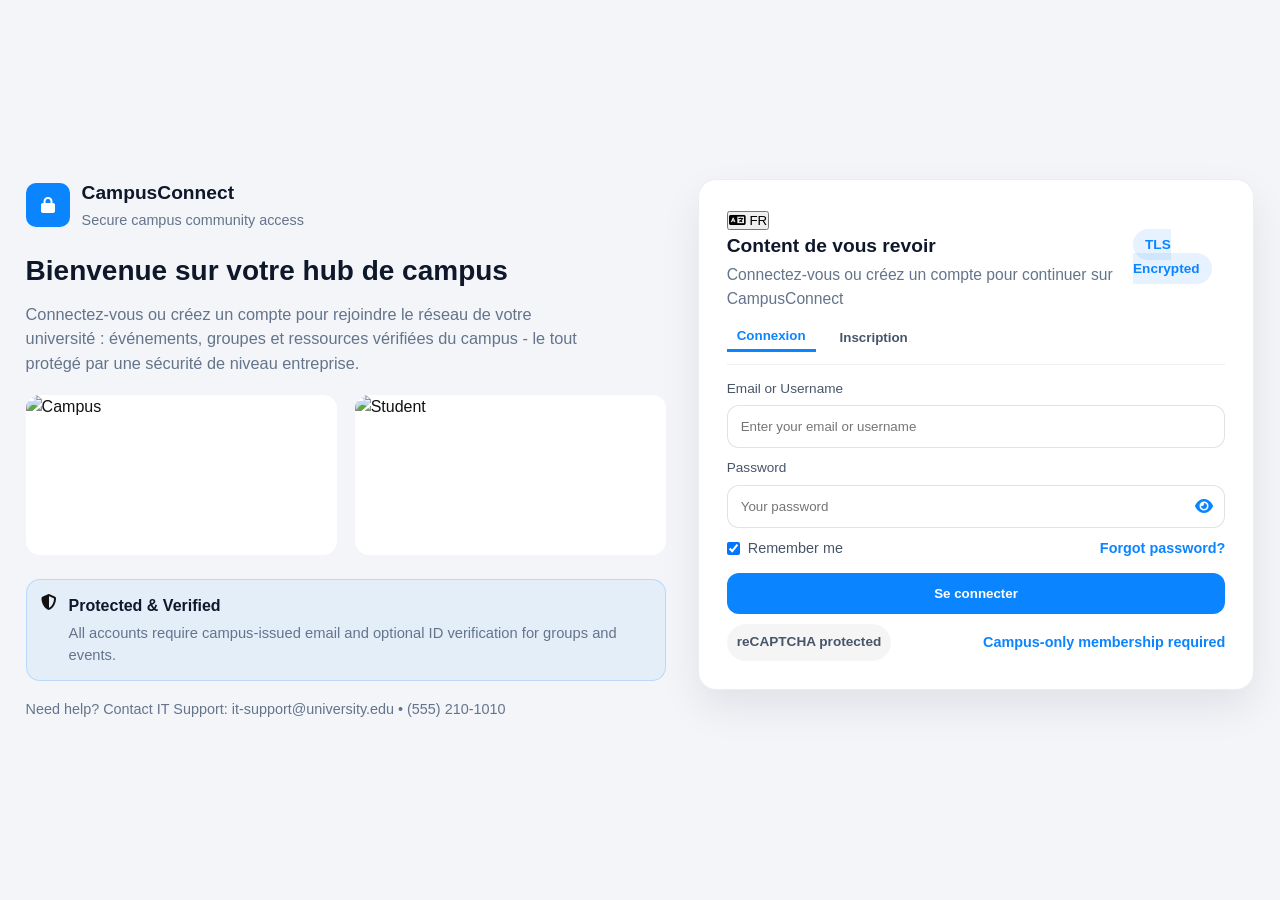
==== public/index.html @ b2f45f1e "Frontend updates" ====
<!DOCTYPE html>
<html lang="fr">
<head>
    <meta charset="UTF-8">
    <meta name="viewport" content="width=device-width, initial-scale=1.0">
    <title>CampusConnect - News Feed</title>
    <link rel="stylesheet" href="css/style.css">
    <!-- Utilisation de FontAwesome pour des icônes rapides et propres -->
    <link rel="stylesheet" href="https://cdnjs.cloudflare.com/ajax/libs/font-awesome/6.4.0/css/all.min.css">
</head>
<body>

    <!-- VIEW AUTH (light) -->
    <section id="view-auth" class="view-auth" style="display:flex;">
        <div class="auth-shell">
            <div class="auth-left">
                <div class="auth-brand">
                    <div class="auth-brand-icon"><i class="fa-solid fa-lock"></i></div>
                    <div>
                        <div class="auth-brand-title">CampusConnect</div>
                        <div class="auth-brand-sub">Secure campus community access</div>
                    </div>
                </div>

                <h2 data-translate-key="auth_welcome_title">Welcome to your campus hub</h2>
                <p class="auth-lead" data-translate-key="auth_welcome_subtitle">
                    Sign in or create an account to join your university network: events, groups, and verified campus resources — all protected with enterprise-grade security.
                </p>

                <div class="auth-image-grid">
                    <div class="auth-image-tile">
                        <img alt="Campus" src="https://images.unsplash.com/photo-1500530855697-b586d89ba3ee?auto=format&fit=crop&w=900&q=80" />
                    </div>
                    <div class="auth-image-tile">
                        <img alt="Student" src="https://picsum.photos/seed/campus-student/900/500" />
                    </div>
                </div>

                <div class="auth-protected">
                    <i class="fa-solid fa-shield-halved"></i>
                    <div>
                        <div class="auth-protected-title">Protected &amp; Verified</div>
                        <div class="auth-protected-sub">
                            All accounts require campus-issued email and optional ID verification for groups and events.
                        </div>
                    </div>
                </div>

                <div class="auth-support muted">
                    Need help? Contact IT Support: it-support@university.edu • (555) 210-1010
                </div>
            </div>

            <div class="auth-right">
                <div class="auth-card">
                    <button class="btn-lang-auth" id="btn-lang-switcher-auth" title="Changer de langue">
                        <i class="fa-solid fa-language"></i> FR
                    </button>
                    <div class="auth-card-head">
                        <div>
                            <div class="auth-card-title" data-translate-key="auth_card_title">Welcome back</div>
                            <div class="auth-card-sub" data-translate-key="auth_card_subtitle">Sign in or create an account to continue to CampusConnect</div>
                        </div>
                        <div class="auth-secure">
                            <span class="secure-pill">TLS Encrypted</span>
                        </div>
                    </div>

                    <div class="auth-tabs">
                        <button class="auth-tab active" type="button" data-auth-form="login" data-translate-key="auth_tab_login">Login</button>
                        <button class="auth-tab" type="button" data-auth-form="signup" data-translate-key="auth_tab_signup">Sign-up</button>
                    </div>

                    <form id="form-login" class="auth-form" data-auth-form="login">
                        <label class="auth-label">Email or Username</label>
                        <input class="auth-input" type="text" placeholder="Enter your email or username" />

                        <label class="auth-label">Password</label>
                        <div class="auth-input-with-icon">
                            <input class="auth-input" type="password" placeholder="Your password" />
                            <i class="fa-solid fa-eye auth-eye"></i>
                        </div>

                        <div class="auth-row">
                            <label class="auth-checkbox">
                                <input type="checkbox" checked />
                                <span>Remember me</span>
                            </label>
                            <a href="#" class="auth-link">Forgot password?</a>
                        </div>

                        <button class="auth-primary" type="button" id="btn-auth-login" data-translate-key="auth_signin_button">Sign in</button>
                        <div class="auth-rec">
                            <span class="rec-pill">reCAPTCHA protected</span>
                            <span class="auth-link muted">Campus-only membership required</span>
                        </div>
                    </form>

                    <form id="form-signup" class="auth-form" data-auth-form="signup" style="display:none;">
                        <div class="auth-form-grid">
                            <div>
                                <label class="auth-label">Full name</label>
                                <input class="auth-input" type="text" placeholder="Your full name" />
                            </div>
                            <div>
                                <label class="auth-label">Campus email</label>
                                <input class="auth-input" type="email" placeholder="you@campus.edu" />
                            </div>
                        </div>

                        <label class="auth-label">Password</label>
                        <div class="auth-form-grid2">
                            <input class="auth-input" type="password" placeholder="Password" />
                            <input class="auth-input" type="password" placeholder="Confirm password" />
                        </div>

                        <div class="auth-form-select-row">
                            <div>
                                <label class="auth-label">Major</label>
                                <select class="auth-input">
                                    <option>Computer Science</option>
                                </select>
                            </div>
                            <div>
                                <label class="auth-label">Year</label>
                                <select class="auth-input">
                                    <option>First year</option>
                                </select>
                            </div>
                        </div>

                        <label class="auth-label">Student ID verification</label>
                        <button class="auth-secondary" type="button">Upload</button>

                        <div class="auth-terms">
                            <div class="auth-help muted">Accepted formats: JPG, PNG, PDF Max 5MB.</div>
                            <label class="auth-checkbox">
                                <input type="checkbox" checked />
                                <span>I agree to the Terms &amp; Privacy</span>
                            </label>
                        </div>

                        <button class="auth-primary" type="button" id="btn-auth-signup" data-translate-key="auth_create_button">Create account</button>
                        <div class="auth-footer-links">
                            <a href="#" class="auth-link">Terms</a>
                            <a href="#" class="auth-link">Privacy</a>
                        </div>
                    </form>
                </div>
            </div>
        </div>
    </section>

    <!-- VIEW APP (dark) -->
    <section id="view-app" style="display:none;">
    <!-- HEADER -->
    <header class="main-header">
        <div class="header-left">
            <h1 class="logo"><i class="fa-solid fa-graduation-cap"></i> CampusConnect</h1>
        </div>
        
        <div class="header-center">
            <div class="search-bar">
                <i class="fa-solid fa-magnifying-glass"></i>
                <input type="text" placeholder="Rechercher des étudiants, posts...">
            </div>
        </div>
        
        <div class="header-right">
            <button class="btn-bot" id="btn-lang-switcher" title="Changer de langue">
                <i class="fa-solid fa-language"></i> FR
            </button>
            <button class="btn-new-post" id="btn-newpost" title="New Post">
                <i class="fa-solid fa-circle-plus"></i> New Post
            </button>
            <div class="profile-icon">
                <img src="https://ui-avatars.com/api/?name=Leila+Martinez&background=2563eb&color=fff" alt="Profil">
            </div>
        </div>
    </header>

    <!-- MAIN LAYOUT -->
    <div class="layout-grid container">
        
        <!-- COLONNE GAUCHE : Navigation -->
        <aside class="sidebar-left">
            <nav class="main-nav">
                <ul>
                    <li><a href="#" id="link-home" class="nav-link active" data-target="view-feed"><i class="fa-solid fa-house"></i> <span data-translate-key="nav_home">Home</span></a></li>
                    <li><a href="#" id="link-messages" class="nav-link" data-target="view-messages"><i class="fa-solid fa-envelope"></i> <span data-translate-key="nav_messages">Messages</span></a></li>
                    <li><a href="#" id="link-profile" class="nav-link" data-target="view-profile"><i class="fa-solid fa-user"></i> <span data-translate-key="nav_profile">Profile</span></a></li>
                    <li><a href="#" id="link-friends" class="nav-link" data-target="view-friends"><i class="fa-solid fa-user-group"></i> <span data-translate-key="nav_friends">Amis</span></a></li>
                    <li><a href="#" id="link-settings" class="nav-link" data-target="view-settings"><i class="fa-solid fa-gear"></i> <span data-translate-key="nav_settings">Réglages</span></a></li>
                    <li><a href="#" class="logout"><i class="fa-solid fa-right-from-bracket"></i> <span data-translate-key="nav_logout">Logout</span></a></li>
                </ul>
            </nav>
        </aside>

        <!-- COLONNE CENTRE : News Feed -->
        <main class="feed-center">
            
            <!-- SECTION FEED -->
            <section id="view-feed">
            <!-- Create Post Box -->
            <div class="create-post card">
                <div class="create-post-header">
                    <img src="https://ui-avatars.com/api/?name=Leila+Martinez&background=2563eb&color=fff" alt="Profil" class="avatar-small">
                    <textarea placeholder="Quoi de neuf sur le campus ?" rows="2"></textarea>
                </div>
                <div class="create-post-actions">
                    <button class="btn-icon btn-open-composer" type="button"><i class="fa-solid fa-image"></i> Photo</button>
                    <button class="btn-icon btn-open-composer" type="button"><i class="fa-solid fa-video"></i> Vidéo</button>
                    <button class="btn-icon" id="btn-tag-post"><i class="fa-solid fa-tags"></i> Tag</button>
                    <button class="btn-icon btn-open-composer" type="button"><i class="fa-solid fa-users"></i> Audience</button>
                    <button class="btn-primary btn-open-composer" type="button">Post</button>
                </div>
            </div>

            <!-- Container dynamique pour les posts -->
            <div id="posts-container">
                <!-- Les posts seront injectés ici par le JS (POO) -->
            </div>
            </section>

            <!-- SECTION PROFIL -->
            <section id="view-profile" style="display:none;">
                <div class="profile-page">
                    <div class="profile-cover">
                        <div class="profile-cover-image" style="background-image:url('https://images.unsplash.com/photo-1503676260728-1c00da094a0b?auto=format&fit=crop&w=1600&q=80');"></div>
                    </div>

                    <div class="profile-header-card card">
                        <div class="profile-header-top">
                            <img src="https://ui-avatars.com/api/?name=Leila+Martinez&background=2563eb&color=fff" alt="Profile" class="profile-avatar-large" id="profile-picture">

                            <div class="profile-identity">
                                <h2 id="profile-name">Leila Martinez</h2>
                                <p class="profile-bio" id="profile-bio">B.S. Computer Science, Class of 2025 · Software Engineering Major</p>

                                <div class="profile-contact">
                                    <div class="contact-item-row">
                                        <i class="fa-solid fa-envelope"></i>
                                        <span class="muted small" id="profile-email">leila.martinez@campus.univ.edu</span>
                                    </div>
                                    <div class="contact-item-row">
                                        <i class="fa-solid fa-location-dot"></i>
                                        <span class="muted small" id="profile-location">Oakwood Campus · San Mateo, CA</span>
                                    </div>
                                </div>
                            </div>

                            <div class="profile-actions">
                                <button class="btn-outline-sm" type="button" id="btn-follow-profile" style="display: none;">Follow</button>
                                <button class="btn-outline-sm" type="button" id="btn-message-profile" style="display: none;">Message</button>
                                <button class="btn-primary btn-edit-sm" type="button" id="btn-edit-profile" style="display: none;"><i class="fa-solid fa-pen-to-square"></i> Edit Profile</button>
                            </div>
                        </div>

                        <div class="profile-stats-grid">
                            <div class="stat-box">
                                <span class="stat-value" id="stat-posts">128</span>
                                <span class="stat-label" data-translate-key="profile_competences">Competences</span>
                            </div>
                            <div class="stat-box">
                                <span class="stat-value" id="stat-followers">3,842</span>
                                <span class="stat-label" data-translate-key="profile_followers">Followers</span>
                            </div>
                            <div class="stat-box">
                                <span class="stat-value" id="stat-following">412</span>
                                <span class="stat-label" data-translate-key="profile_following">Following</span>
                            </div>
                            <div class="stat-box">
                                <span class="stat-value" id="stat-groups">9</span>
                                <span class="stat-label" data-translate-key="profile_groups">Groups</span>
                            </div>
                        </div>

                        <div class="profile-tabs">
                            <button class="profile-tab active" data-profile-tab="competences" type="button" data-translate-key="profile_tab_competences">Competences</button>
                            <button class="profile-tab" data-profile-tab="about" type="button" data-translate-key="profile_tab_about">About</button>
                            <button class="profile-tab" data-profile-tab="activities" type="button" data-translate-key="profile_tab_activities">Activities</button>
                            <button class="profile-tab" data-profile-tab="photos" type="button" data-translate-key="profile_tab_photos">Photos &amp; Media</button>
                        </div>
                    </div>

                    <div class="profile-feed" id="profile-posts-container">
                        <!-- Posts injectés par le JS -->
                    </div>
                </div>
            </section>

            <!-- SECTION MESSAGERIE -->
            <section id="view-messages" style="display:none;">
                <div class="messages-container card">
                    <div class="messages-sidebar">
                        <div class="messages-actions">
                            <button class="btn-primary new-discussion-btn" id="btn-new-discussion" type="button"><i class="fa-solid fa-pen-to-square"></i> New discussion</button>
                        </div>
                        <div class="messages-search">
                            <input type="text" placeholder="Rechercher...">
                        </div>
                        <ul class="contacts-list" id="contacts-list">
                            <!-- Contacts injectés par le JS -->
                        </ul>
                    </div>
                    <div class="messages-chat">
                        <div class="chat-header" id="chat-header">
                            Sélectionnez une conversation
                        </div>
                        <div class="chat-history" id="chat-history">
                            <!-- Messages injectés par le JS -->
                        </div>
                        <div class="chat-input-area">
                            <input type="text" placeholder="Écrire un message..." id="chat-input">
                            <button class="btn-primary" id="btn-send-message"><i class="fa-solid fa-paper-plane"></i></button>
                        </div>
                    </div>
                </div>
            </section>

            <!-- SECTION AMIS -->
            <section id="view-friends" style="display:none;">
                <div class="card">
                    <h2 data-translate-key="friends_manage">Gérer les amis</h2>
                    <p class="muted small">Ajoutez de nouvelles connexions ou retrouvez vos amis.</p>
                    
                    <div class="add-friend-form">
                        <input type="text" id="invite-friend-input" placeholder="Entrez l'email ou le nom d'utilisateur...">
                        <button class="btn-primary" id="btn-invite-friend">Inviter</button>
                    </div>

                    <h3>Mes Amis (<span id="friends-count">0</span>)</h3>
                    <ul class="friends-list" id="friends-list-container">
                        <!-- Amis injectés par JS -->
                    </ul>
                </div>
            </section>

            <!-- SECTION REGLAGES -->
            <section id="view-settings" style="display:none;">
                <div class="card">
                    <h2 data-translate-key="settings_title">Réglages du compte</h2>
                    <p class="muted small">Gérez vos préférences et la confidentialité de votre compte.</p>
                    
                    <div class="side-toggle" style="margin-top: 20px;">
                        <div>
                            <div class="toggle-title">Notifications par email</div>
                            <div class="toggle-sub muted small">Recevoir un email pour les nouveaux messages.</div>
                        </div>
                        <label class="switch">
                            <input type="checkbox" checked>
                            <span class="slider round"></span>
                        </label>
                    </div>
                    <button class="btn-primary" style="margin-top: 20px;">Enregistrer les modifications</button>
                </div>
            </section>
            
        </main>

        <!-- COLONNE DROITE : Campus News & Events -->
        <aside class="sidebar-right">
            <section id="right-feed">
                <div class="events-widget card">
                    <h2>Campus News &amp; Events</h2>
                    <ul class="events-list" id="events-container">
                        <!-- Intégration en dur comme demandé -->
                        <li class="event-item">
                            <div class="event-date">
                                <span class="day">Today</span>
                            </div>
                            <div class="event-details">
                                <h3>48h Challenge</h3>
                                <p>Campus Ynov</p>
                            </div>
                        </li>
                        <li class="event-item">
                            <div class="event-date">
                                <span class="day">Mar</span>
                            </div>
                            <div class="event-details">
                                <h3>BDE Gala</h3>
                                <p>Salle des fêtes</p>
                            </div>
                        </li>
                        <li class="event-item">
                            <div class="event-date">
                                <span class="day">Jeu</span>
                            </div>
                            <div class="event-details">
                                <h3>BDS Sports Day</h3>
                                <p>Stade Universitaire</p>
                            </div>
                        </li>
                    </ul>
                </div>

                <div class="card profile-sidecard">
                    <h2>Announcements</h2>
                    <div class="announcement muted small">Keep your campus verified profile to unlock visibility controls.</div>
                </div>
            </section>

            <section id="right-profile" style="display:none;">
                <div class="card profile-sidecard">
                    <h2>Mutual Connections</h2>
                    <div class="mutual-row">
                        <div class="mutual-item">
                            <img class="avatar-small" src="https://ui-avatars.com/api/?name=Marcus+Green&background=1e293b&color=fff" alt="Marcus Green">
                            <div>
                                <div class="mutual-name">Marcus Green</div>
                                <div class="mutual-meta muted small">Mutual</div>
                            </div>
                        </div>
                        <div class="mutual-item">
                            <img class="avatar-small" src="https://ui-avatars.com/api/?name=Aisha+Khan&background=1e293b&color=fff" alt="Aisha Khan">
                            <div>
                                <div class="mutual-name">Aisha Khan</div>
                                <div class="mutual-meta muted small">Mutual</div>
                            </div>
                        </div>
                        <div class="mutual-item">
                            <img class="avatar-small" src="https://ui-avatars.com/api/?name=Daniel+Park&background=1e293b&color=fff" alt="Daniel Park">
                            <div>
                                <div class="mutual-name">Daniel Park</div>
                                <div class="mutual-meta muted small">Mutual</div>
                            </div>
                        </div>
                    </div>
                </div>

                <div class="card profile-sidecard">
                    <h2>Common Courses</h2>
                    <div class="pill-list">
                        <span class="pill-pill">CS 321 · Web Systems</span>
                        <span class="pill-pill">HCI 410 · User Interfaces</span>
                        <span class="pill-pill">MATH 207 · Discrete Math</span>
                    </div>
                </div>

                <div class="card profile-sidecard">
                    <h2>Quick Actions</h2>
                    <button class="btn-secondary-full" type="button" id="btn-send-message-side"><i class="fa-regular fa-paper-plane"></i> Send Message</button>
                    <button class="btn-secondary-full" type="button" id="btn-add-friend"><i class="fa-solid fa-user-plus"></i> Add Friend</button>
                    <button class="btn-danger-full" type="button" id="btn-report-user"><i class="fa-solid fa-flag"></i> Report</button>
                </div>

                <div class="card profile-sidecard">
                    <h2>Visitor Privacy</h2>
                    <div class="side-toggle">
                        <div>
                            <div class="toggle-title">Allow messages</div>
                            <div class="toggle-sub muted small">Changes apply to non-connection visitors.</div>
                        </div>
                        <label class="switch">
                            <input type="checkbox" checked>
                            <span class="slider round"></span>
                        </label>
                    </div>
                    <div class="side-toggle">
                        <div class="toggle-title">Show courses</div>
                        <label class="switch">
                            <input type="checkbox" checked>
                            <span class="slider round"></span>
                        </label>
                    </div>
                    <div class="side-toggle">
                        <div class="toggle-title">Show photos</div>
                        <label class="switch">
                            <input type="checkbox" checked>
                            <span class="slider round"></span>
                        </label>
                    </div>
                </div>

                <div class="card profile-sidecard">
                    <h2>Privacy Tips</h2>
                    <div class="muted small">
                        Set visibility to Campus-only to limit access. Connect campus directories to enable verification badges.
                    </div>
                </div>
            </section>
        </aside>
    </div>

    <!-- COMPOSER OVERLAY -->
    <div id="composer-overlay" class="composer-overlay" aria-hidden="true" style="display:none;">
        <div class="composer-dialog" role="dialog" aria-modal="true" aria-label="Create Post">
            <button class="composer-cancel" id="btn-composer-cancel" type="button">Cancel</button>

            <div class="composer-columns">
                <div class="composer-left">
                    <div class="composer-topline">
                        <div class="composer-user">
                            <img class="avatar-small" src="https://ui-avatars.com/api/?name=Student&background=0070f3&color=fff" alt="Student" />
                            <div>
                                <div class="composer-user-title">Student · Computer Science</div>
                                <div class="composer-user-sub muted">Draft: saved 2m ago</div>
                            </div>
                        </div>
                        <div class="composer-mini-chip">Audience <strong>Campus</strong></div>
                    </div>

                    <div class="editor-toolbar">
                        <button class="toolbar-btn" type="button"><i class="fa-solid fa-bold"></i></button>
                        <button class="toolbar-btn" type="button"><i class="fa-solid fa-italic"></i></button>
                        <button class="toolbar-btn" type="button"><i class="fa-solid fa-underline"></i></button>
                        <span class="toolbar-spacer"></span>
                        <button class="toolbar-btn primaryish" type="button"><i class="fa-solid fa-wand-magic-sparkles"></i> Post</button>
                    </div>

                    <div class="composer-editor">
                        <textarea placeholder="Share what’s happening on campus, announce an event, or post updates..."></textarea>
                        <div class="composer-editor-hint muted">Support: No harassment, hate speech or spam.</div>
                    </div>

                    <div class="composer-section">
                        <div class="section-title">Attach Media</div>
                        <div class="media-dropzone">
                            <div class="muted">Drag & drop files here or browse</div>
                            <div class="media-buttons">
                                <button class="media-btn" type="button"><i class="fa-regular fa-image"></i> Upload Image</button>
                                <button class="media-btn" type="button"><i class="fa-solid fa-file-video"></i> Upload Video</button>
                            </div>
                            <div class="media-thumbs">
                                <div class="thumb muted">Thumbnail</div>
                                <div class="thumb muted">Thumbnail</div>
                            </div>
                        </div>
                    </div>

                    <div class="composer-section">
                        <div class="section-title">Tag People / Clubs / Courses</div>
                        <input class="section-input" type="text" placeholder="Search people, clubs or courses" />
                        <div class="mention-row">
                            <button class="mention-pill" type="button">Use to mention</button>
                            <div class="mention-chips">
                                <span class="chip">Computer Science</span>
                                <span class="chip">Design Club</span>
                            </div>
                        </div>
                    </div>

                    <div class="composer-section">
                        <div class="section-title">Add Location</div>
                        <div class="location-row">
                            <input class="section-input" type="text" placeholder="Search campus locations, buildings or addresses" />
                            <button class="find-btn" type="button"><i class="fa-solid fa-location-crosshairs"></i> Find</button>
                        </div>
                        <div class="location-preview muted">Map preview</div>
                    </div>

                    <div class="composer-section">
                        <div class="section-title">Schedule / Event</div>
                        <div class="schedule-row">
                            <label class="radio-pill">
                                <input type="radio" name="sched" checked />
                                <span>Schedule</span>
                            </label>
                            <label class="radio-pill">
                                <input type="radio" name="sched" />
                                <span>Make it an Event</span>
                            </label>
                        </div>
                        <div class="schedule-grid">
                            <div class="field">
                                <div class="field-label">Event Name</div>
                                <input class="section-input" placeholder="Event Name" />
                            </div>
                            <div class="field">
                                <div class="field-label">Date / Time</div>
                                <input class="section-input" placeholder="MM/DD/YYYY HH:MM" />
                            </div>
                            <div class="field">
                                <div class="field-label">Location</div>
                                <input class="section-input" placeholder="Campus location" />
                            </div>
                            <div class="field">
                                <div class="field-label">Description</div>
                                <input class="section-input" placeholder="Event details" />
                            </div>
                        </div>
                    </div>

                    <div class="composer-section">
                        <div class="section-title">Choose Audience</div>
                        <div class="audience-grid">
                            <label class="audience-option">
                                <input type="radio" name="audience" checked />
                                <span>Public</span>
                                <div class="muted small">Visible on campus + web.</div>
                            </label>
                            <label class="audience-option">
                                <input type="radio" name="audience" />
                                <span>Campus</span>
                                <div class="muted small">Only students and staff.</div>
                            </label>
                            <label class="audience-option">
                                <input type="radio" name="audience" />
                                <span>Alumni</span>
                                <div class="muted small">Visible for alumni only.</div>
                            </label>
                        </div>
                    </div>
                </div>

                <div class="composer-right">
                    <div class="live-preview">
                        <div class="live-preview-title">Live Preview</div>
                        <div class="live-preview-meta muted small">Visibility on web: Campus-only</div>
                        <div class="preview-post">
                            <div class="preview-user">
                                <img class="avatar-small" src="https://ui-avatars.com/api/?name=Student&background=1d4ed8&color=fff" alt="Student" />
                                <div>
                                    <div class="preview-name">Student · Computer Science</div>
                                    <div class="muted small">Just now</div>
                                </div>
                            </div>
                            <div class="preview-text muted small">Share what’s happening on campus…</div>
                            <div class="preview-media">
                                <div class="preview-thumb"></div>
                                <div class="preview-thumb"></div>
                            </div>
                        </div>
                    </div>
                </div>
            </div>

            <div class="composer-bottom-bar">
                <div class="composer-success">
                    Success! Your post has been scheduled and will publish at 7:02 AM on 04/08/2026.
                </div>
                <div class="composer-actions">
                    <button class="btn-primary composer-publish" type="button">Publish</button>
                    <button class="btn-secondary draft-btn" type="button">Save Draft</button>
                    <button class="btn-secondary cancel-btn" type="button">Cancel</button>
                    <div class="composer-autosave muted small">AutoSave: Last saved 2m ago</div>
                    <div class="composer-kb muted small">Shortcuts: Ctrl+Enter Publish · Ctrl+S Save Draft</div>
                </div>
            </div>
        </div>
    </div>

    <!-- CHATBOT WIDGET -->
    <div id="chatbot-widget" class="chatbot-widget" style="display:none;">
        <div class="chatbot-header">
            <div class="chatbot-title"><i class="fa-solid fa-robot"></i> Campus Bot</div>
            <button class="chatbot-close" id="btn-chatbot-close" type="button"><i class="fa-solid fa-xmark"></i></button>
        </div>
        <div class="chatbot-body" id="chatbot-body">
            <div class="bot-msg">Salut, je suis Campus Bot. Je peux t'aider pour profil, posts et messages.</div>
        </div>
        <div class="chatbot-input-row">
            <input type="text" id="chatbot-input" placeholder="Écris ton message..." />
            <button id="btn-chatbot-send" type="button"><i class="fa-solid fa-paper-plane"></i></button>
        </div>
    </div>

    </section>

    <!-- Utilisation de type="module" pour permettre les imports/exports JavaScript -->
    <script type="module" src="js/app.js"></script>
</body>
</html>
---- public/css/style.css ----
/* =========================================
   VARIABLES & RESET
   ========================================= */
:root {
    --bg-main: #0b0b0c;
    --bg-card: #111113;
    --bg-hover: #16161a;
    --border-color: #232327;

    --text-primary: #f5f7fb;
    --text-secondary: #a7b0bf;

    --accent-blue: #0b84ff;
    --accent-blue-hover: #0768c2;
    --accent-green: #22c55e;
    --danger-red: #ef4444;

    --border-radius: 12px;
    --transition: all 0.2s ease-in-out;
}

/* ==========================================================
   Profile (Competences / About) - wireframes UI
   ========================================================== */
.profile-panel { padding-top: 4px; }

.profile-section-card {
    padding: 18px;
}

.profile-section-head {
    display: flex;
    align-items: center;
    justify-content: space-between;
    margin-bottom: 12px;
}

.profile-section-title {
    font-weight: 950;
    color: var(--text-primary);
}

.profile-edit-icon {
    color: rgba(255,255,255,0.55);
    cursor: pointer;
}

/* Skills techniques */
.skill-tech-list { display: grid; gap: 14px; }

.skill-tech-row { display: grid; gap: 8px; }

.skill-tech-top {
    display: flex;
    align-items: baseline;
    justify-content: space-between;
    gap: 12px;
}

.skill-tech-name { font-weight: 900; color: var(--text-primary); font-size: 0.95rem; }
.skill-tech-level { color: rgba(255,255,255,0.65); font-weight: 800; font-size: 0.78rem; }

.skill-track {
    height: 4px;
    background: rgba(255,255,255,0.10);
    border-radius: 999px;
    overflow: hidden;
}

.skill-fill {
    height: 100%;
    background: linear-gradient(90deg, rgba(11,132,255,0.95), rgba(59,130,246,0.95));
    border-radius: 999px;
}

/* Skills transversales */
.trans-chip-group {
    display: flex;
    flex-wrap: wrap;
    gap: 10px;
}

.trans-chip {
    display: inline-block;
    background: rgba(255,255,255,0.04);
    border: 1px solid var(--border-color);
    border-radius: 999px;
    padding: 8px 12px;
    color: var(--text-primary);
    font-weight: 900;
    font-size: 0.78rem;
}

/* Projects */
.projects-grid {
    display: grid;
    gap: 12px;
}

.project-card {
    padding: 14px;
    border-radius: 12px;
    border: 1px solid var(--border-color);
    background: rgba(255,255,255,0.02);
}

.project-title {
    font-weight: 950;
    color: var(--text-primary);
    margin-bottom: 8px;
}

.project-desc { line-height: 1.45; font-size: 0.86rem; margin-bottom: 10px; }

.project-tags {
    display: flex;
    gap: 8px;
    flex-wrap: wrap;
}

.project-tag {
    background: rgba(34,197,94,0.12);
    border: 1px solid rgba(34,197,94,0.35);
    color: #86efac;
    padding: 6px 10px;
    border-radius: 999px;
    font-weight: 900;
    font-size: 0.76rem;
}

/* Links */
.links-list { display: grid; gap: 10px; }

.link-row {
    display: flex;
    align-items: center;
    gap: 12px;
    padding: 12px;
    border-radius: 12px;
    border: 1px solid var(--border-color);
    background: rgba(255,255,255,0.02);
}

.link-icon { width: 22px; text-align: center; color: rgba(255,255,255,0.8); }
.link-text { flex: 1; min-width: 0; }
.link-label { font-weight: 950; color: var(--text-primary); }
.link-url { overflow: hidden; text-overflow: ellipsis; white-space: nowrap; max-width: 340px; }
.link-arrow { color: rgba(147,197,253,0.85); }

html, body {
    height: 100%;
}

* {
    margin: 0;
    padding: 0;
    box-sizing: border-box;
}

body {
    font-family: -apple-system, BlinkMacSystemFont, "Segoe UI", Roboto, Helvetica, Arial, sans-serif;
    background-color: var(--bg-main);
    color: var(--text-primary);
    line-height: 1.5;
}

a {
    text-decoration: none;
    color: inherit;
}

ul {
    list-style: none;
}

/* =========================================
   HEADER
   ========================================= */
.main-header {
    position: fixed;
    top: 0;
    left: 0;
    width: 100%;
    height: 70px;
    background-color: var(--bg-card);
    border-bottom: 1px solid var(--border-color);
    display: flex;
    align-items: center;
    justify-content: space-between;
    padding: 0 40px;
    z-index: 1000;
}

.logo {
    font-size: 1.5rem;
    color: var(--accent-blue);
    font-weight: bold;
}

.search-bar {
    background-color: var(--bg-main);
    border: 1px solid var(--border-color);
    border-radius: 20px;
    padding: 8px 16px;
    display: flex;
    align-items: center;
    width: 350px;
}

.search-bar i {
    color: var(--text-secondary);
    margin-right: 10px;
}

.search-bar input {
    background: transparent;
    border: none;
    color: var(--text-primary);
    width: 100%;
    outline: none;
}

.header-right {
    display: flex;
    align-items: center;
    gap: 20px;
}

.btn-ia-assistant {
    background: linear-gradient(135deg, #0070f3, #8a2be2);
    color: white;
    border: none;
    padding: 8px 16px;
    border-radius: 20px;
    font-weight: 600;
    cursor: pointer;
    display: flex;
    align-items: center;
    gap: 8px;
    transition: var(--transition);
}

.btn-ia-assistant:hover {
    opacity: 0.9;
    transform: scale(1.05);
}

.profile-icon img, .avatar-small {
    width: 40px;
    height: 40px;
    border-radius: 50%;
    object-fit: cover;
    cursor: pointer;
}

/* =========================================
   LAYOUT (GRID)
   ========================================= */
.container {
    max-width: 1680px;
    margin: 86px auto 30px; /* space for fixed header */
    padding: 0 32px;
}

.layout-grid {
    display: grid;
    grid-template-columns: 300px minmax(0, 1fr) 400px;
    gap: 22px;
    align-items: start;
}

/* =========================================
   COMPOSANTS PARTAGES
   ========================================= */
.card {
    background-color: var(--bg-card);
    border: 1px solid var(--border-color);
    border-radius: var(--border-radius);
    padding: 20px;
    margin-bottom: 20px;
}

.btn-primary {
    background-color: var(--accent-blue);
    color: white;
    border: none;
    padding: 8px 20px;
    border-radius: 6px;
    font-weight: bold;
    cursor: pointer;
    transition: var(--transition);
}

.btn-primary:hover {
    background-color: var(--accent-blue-hover);
}

/* =========================================
   COLONNE GAUCHE (NAV)
   ========================================= */
.main-nav li {
    margin-bottom: 8px;
}

.main-nav a {
    display: flex;
    align-items: center;
    gap: 15px;
    padding: 12px 20px;
    border-radius: 8px;
    color: var(--text-secondary);
    font-weight: 500;
    transition: var(--transition);
}

.main-nav a:hover, .main-nav a.active {
    background-color: var(--bg-hover);
    color: var(--accent-blue);
}

/* =========================================
   COLONNE CENTRE (FEED)
   ========================================= */
.create-post textarea {
    width: 100%;
    background: transparent;
    border: none;
    color: var(--text-primary);
    resize: none;
    outline: none;
    margin-left: 15px;
    font-size: 1rem;
}

.create-post-header {
    display: flex;
    border-bottom: 1px solid var(--border-color);
    padding-bottom: 15px;
    margin-bottom: 15px;
}

.create-post-actions {
    display: flex;
    justify-content: space-between;
    align-items: center;
}

.btn-icon {
    background: transparent;
    border: none;
    color: var(--text-secondary);
    cursor: pointer;
    font-size: 0.9rem;
}

/* Styles injectés pour les posts JS */
.post-header { display: flex; align-items: center; gap: 15px; margin-bottom: 15px; }
.post-meta h3 { font-size: 1rem; color: var(--text-primary); }
.post-meta span { font-size: 0.8rem; color: var(--text-secondary); }
.post-content { margin-bottom: 15px; color: var(--text-primary); }
.post-image { width: 100%; border-radius: 8px; margin-bottom: 15px; }
.post-actions { display: flex; gap: 20px; border-top: 1px solid var(--border-color); padding-top: 15px; }
.post-actions button { background: transparent; border: none; color: var(--text-secondary); cursor: pointer; display: flex; align-items: center; gap: 8px; }
.post-actions button:hover { color: var(--accent-blue); }

/* =========================================
   COLONNE DROITE (EVENTS)
   ========================================= */
.events-widget h2 { font-size: 1.1rem; margin-bottom: 20px; border-bottom: 1px solid var(--border-color); padding-bottom: 10px; }
.event-item { display: flex; gap: 15px; margin-bottom: 15px; align-items: center; }
.event-date { background-color: var(--bg-hover); padding: 10px; border-radius: 8px; text-align: center; color: var(--accent-blue); font-weight: bold; min-width: 50px; }
.event-details h3 { font-size: 0.95rem; }
.event-details p { font-size: 0.8rem; color: var(--text-secondary); }

/* =========================================
   SECTION PROFIL
   ========================================= */
.profile-card {
    padding: 0; /* Padding handled internally for the banner */
    overflow: hidden;
}

.profile-banner {
    height: 150px;
    background: linear-gradient(135deg, var(--accent-blue), #8a2be2);
    width: 100%;
}

.profile-info-header {
    padding: 0 20px 20px;
    display: flex;
    align-items: flex-end;
    gap: 20px;
    position: relative;
    margin-top: -50px;
}

.profile-avatar-large {
    width: 120px;
    height: 120px;
    border-radius: 50%;
    border: 5px solid var(--bg-card);
    background-color: var(--bg-card);
    object-fit: cover;
}

.profile-main-details {
    flex-grow: 1;
    padding-bottom: 10px;
}

.text-secondary {
    color: var(--text-secondary);
}

.btn-ymatch {
    margin-bottom: 10px;
    background: linear-gradient(135deg, #10b981, #059669);
}

.profile-stats {
    display: flex;
    justify-content: space-around;
    padding: 20px;
    border-top: 1px solid var(--border-color);
    background-color: rgba(255, 255, 255, 0.02);
}

.stat-item {
    text-align: center;
}

.stat-value {
    display: block;
    font-size: 1.5rem;
    font-weight: bold;
    color: var(--text-primary);
}

.stat-label {
    font-size: 0.9rem;
    color: var(--text-secondary);
}

.skills-container {
    display: flex;
    flex-wrap: wrap;
    gap: 10px;
    margin-top: 15px;
}

.skill-badge {
    background-color: var(--bg-hover);
    color: var(--text-primary);
    padding: 6px 15px;
    border-radius: 20px;
    font-size: 0.85rem;
    border: 1px solid var(--border-color);
    font-weight: 500;
    transition: var(--transition);
}

.skill-badge:hover {
    border-color: var(--accent-blue);
    color: var(--accent-blue);
}

/* =========================================
   SECTION MESSAGERIE
   ========================================= */
.messages-container { display: flex; padding: 0; height: 640px; overflow: hidden; }
.messages-sidebar { width: 30%; border-right: 1px solid var(--border-color); display: flex; flex-direction: column; background-color: var(--bg-card); }
.messages-search { padding: 15px; border-bottom: 1px solid var(--border-color); }
.messages-search input { width: 100%; background: var(--bg-main); border: 1px solid var(--border-color); padding: 8px 15px; border-radius: 20px; color: white; outline: none; }
.contacts-list { flex-grow: 1; overflow-y: auto; }
.contact-item { display: flex; gap: 12px; padding: 15px; border-bottom: 1px solid var(--border-color); cursor: pointer; transition: var(--transition); }
.contact-item:hover { background-color: var(--bg-hover); }
.contact-info h4 { font-size: 0.95rem; color: var(--text-primary); margin-bottom: 4px; }
.contact-info p { font-size: 0.8rem; color: var(--text-secondary); white-space: nowrap; overflow: hidden; text-overflow: ellipsis; max-width: 150px; }
.messages-chat { width: 70%; display: flex; flex-direction: column; background-color: var(--bg-main); }
.chat-header { padding: 15px 20px; border-bottom: 1px solid var(--border-color); background-color: var(--bg-card); display: flex; align-items: center; }
.chat-history { flex-grow: 1; padding: 20px; overflow-y: auto; display: flex; flex-direction: column; gap: 15px; }
.chat-bubble { max-width: 75%; padding: 10px 16px; border-radius: 18px; font-size: 0.95rem; line-height: 1.4; }
.chat-bubble.sender { background-color: var(--accent-blue); color: white; align-self: flex-end; border-bottom-right-radius: 4px; }
.chat-bubble.receiver { background-color: var(--bg-card); border: 1px solid var(--border-color); color: var(--text-primary); align-self: flex-start; border-bottom-left-radius: 4px; }
.chat-input-area { padding: 15px; border-top: 1px solid var(--border-color); display: flex; gap: 10px; background-color: var(--bg-card); }
.chat-input-area input { flex-grow: 1; background: var(--bg-main); border: 1px solid var(--border-color); padding: 10px 15px; border-radius: 20px; color: white; outline: none; }
.chat-input-area button { border-radius: 50%; width: 40px; height: 40px; display: flex; justify-content: center; align-items: center; padding: 0; }
.messages-actions { padding: 14px 15px 8px; border-bottom: 1px solid var(--border-color); }
.new-discussion-btn { width: 100%; border-radius: 10px; padding: 9px 10px; font-size: 0.9rem; display: inline-flex; align-items: center; justify-content: center; gap: 8px; }

/* ==========================================================
   CampusConnect wireframes styling (approx.)
   ========================================================== */
.muted { color: var(--text-secondary); }
.muted.small { font-size: 0.8rem; }

/* Auth */
.view-auth {
    min-height: 100vh;
    height: 100vh;
    height: 100svh; /* meilleure stabilité sur mobile */
    width: 100%;
    background: #f3f5f9;
    color: #111;
    display: flex;
    align-items: center;
    justify-content: center;
    padding: 24px;
    box-sizing: border-box;
}
.auth-shell { width: min(1440px, 96vw); background: transparent; display: grid; grid-template-columns: 1.15fr 1fr; gap: 32px; }
.auth-brand { display: flex; align-items: center; gap: 12px; margin-bottom: 18px; }
.auth-brand-icon { width: 44px; height: 44px; border-radius: 10px; background: #0b84ff; color: #fff; display: flex; align-items: center; justify-content: center; }
.auth-brand-title { font-weight: 800; font-size: 1.2rem; color: #0f172a; }
.auth-brand-sub { color: #64748b; font-size: 0.9rem; margin-top: 2px; }
.auth-left h2 { font-size: 1.75rem; margin-top: 18px; color: #0f172a; }
.auth-lead { color: #64748b; margin-top: 10px; font-size: 1.02rem; max-width: 560px; }
.auth-image-grid { display: grid; grid-template-columns: 1fr 1fr; gap: 18px; margin-top: 20px; }
.auth-image-tile { height: 160px; border-radius: 14px; overflow: hidden; background: #fff; }
.auth-image-tile img { width: 100%; height: 100%; object-fit: cover; display: block; }
.auth-protected { margin-top: 24px; background: rgba(11,132,255,0.06); border: 1px solid rgba(11,132,255,0.2); border-radius: 14px; padding: 14px; display: flex; gap: 12px; align-items: flex-start; }
.auth-protected-title { font-weight: 700; color: #0f172a; }
.auth-protected-sub { color: #64748b; font-size: 0.92rem; margin-top: 4px; }
.auth-support { margin-top: 18px; color: #64748b; font-size: 0.9rem; }

.auth-card { background: #fff; border-radius: 18px; padding: 28px; box-shadow: 0 18px 40px rgba(2,6,23,0.08); border: 1px solid rgba(15,23,42,0.07); }
.auth-card-head { display: flex; align-items: flex-start; justify-content: space-between; gap: 16px; margin-bottom: 12px; }
.auth-card-title { font-size: 1.2rem; font-weight: 900; color: #0f172a; }
.auth-card-sub { color: #64748b; font-size: 0.98rem; margin-top: 2px; }
.auth-secure .secure-pill { background: rgba(11,132,255,0.1); color: #0b84ff; padding: 8px 12px; border-radius: 999px; font-weight: 700; font-size: 0.85rem; }
.auth-tabs { display: flex; gap: 14px; border-bottom: 1px solid rgba(2,6,23,0.06); padding-bottom: 12px; margin-bottom: 14px; }
.auth-tab { background: transparent; border: none; padding: 6px 10px; cursor: pointer; color: #475569; font-weight: 700; }
.auth-tab.active { color: #0b84ff; border-bottom: 3px solid #0b84ff; }
.auth-form { display: block; }
.auth-label { font-size: 0.85rem; color: #475569; display: block; margin-top: 10px; margin-bottom: 6px; }
.auth-input { width: 100%; padding: 13px 13px; border-radius: 12px; border: 1px solid rgba(15,23,42,0.12); outline: none; background: #fff; }
.auth-input-with-icon { position: relative; }
.auth-eye { position: absolute; right: 12px; top: 50%; transform: translateY(-50%); color: #0b84ff; }
.auth-row { display: flex; align-items: center; justify-content: space-between; margin-top: 10px; }
.auth-checkbox { display: flex; align-items: center; gap: 8px; color: #475569; font-size: 0.9rem; }
.auth-link { color: #0b84ff; font-size: 0.9rem; font-weight: 700; text-decoration: none; }
.auth-primary { margin-top: 14px; width: 100%; background: #0b84ff; color: #fff; border: none; border-radius: 12px; padding: 13px 14px; font-weight: 900; cursor: pointer; }
.auth-secondary { width: 120px; border-radius: 10px; padding: 10px 12px; background: rgba(15,23,42,0.04); border: 1px solid rgba(15,23,42,0.1); cursor: pointer; font-weight: 700; }
.auth-rec { display: flex; justify-content: space-between; align-items: center; margin-top: 10px; }
.rec-pill { background: rgba(15,23,42,0.04); padding: 8px 10px; border-radius: 999px; font-size: 0.85rem; color: #475569; font-weight: 700; }
.auth-form-grid { display: grid; grid-template-columns: 1fr 1fr; gap: 16px; }
.auth-form-grid2 { display: grid; grid-template-columns: 1fr 1fr; gap: 16px; }
.auth-form-select { display: grid; grid-template-columns: 1fr 1fr; gap: 16px; margin-top: 6px; }
.auth-terms { margin-top: 12px; }
.auth-help { font-size: 0.85rem; margin-bottom: 10px; }
.auth-footer-links { display: flex; gap: 16px; justify-content: space-between; margin-top: 16px; flex-wrap: wrap; }

@media (max-width: 980px) {
    .auth-shell {
        width: min(920px, 96vw);
        grid-template-columns: 1fr;
        gap: 18px;
    }
    .auth-left {
        order: 2;
    }
    .auth-right {
        order: 1;
    }
}

/* Topbar */
.main-header {
    position: fixed;
    top: 0;
    left: 0;
    width: 100%;
    height: 56px;
    background: #0f1012;
    border-bottom: 1px solid var(--border-color);
    display: flex;
    align-items: center;
    justify-content: space-between;
    padding: 0 22px;
    z-index: 1000;
}
.logo { font-size: 1.1rem; color: #e5e7eb; font-weight: 900; }
.header-center { flex: 1; display: flex; justify-content: center; }
.search-bar { width: 420px; }

.btn-new-post {
    background: #0b84ff;
    color: #fff;
    border: none;
    border-radius: 10px;
    padding: 10px 14px;
    font-weight: 800;
    cursor: pointer;
    display: inline-flex;
    align-items: center;
    gap: 10px;
    box-shadow: 0 8px 20px rgba(11,132,255,0.22);
}

.btn-bot {
    background: rgba(255,255,255,0.08);
    color: #fff;
    border: 1px solid var(--border-color);
    border-radius: 10px;
    padding: 9px 12px;
    font-weight: 800;
    cursor: pointer;
    display: inline-flex;
    align-items: center;
    gap: 8px;
}

/* Layout */
.container {
    max-width: 1680px;
    margin: 86px auto 30px;
    padding: 0 32px;
}

.layout-grid {
    display: grid;
    grid-template-columns: 300px minmax(0, 1fr) 400px;
    gap: 22px;
    align-items: start;
}

.feed-center,
.sidebar-left,
.sidebar-right {
    min-width: 0;
}

.sidebar-left {
    background: #0b0b0c;
    border: 1px solid var(--border-color);
    padding: 14px 10px;
    border-radius: 12px;
    position: sticky;
    top: 74px;
    height: calc(100vh - 98px);
    overflow: auto;
}

.sidebar-right {
    padding-top: 0;
    position: sticky;
    top: 74px;
    height: calc(100vh - 98px);
    overflow: auto;
}

/* Make cards spacing consistent */
.card { margin-bottom: 18px; }

/* Responsive: stack columns nicely */
@media (max-width: 1200px) {
    .layout-grid {
        grid-template-columns: 240px minmax(0, 1fr);
    }
    .sidebar-right {
        position: static;
        height: auto;
        overflow: visible;
    }
}

@media (max-width: 900px) {
    .layout-grid {
        grid-template-columns: 1fr;
    }
    .sidebar-left {
        position: static;
        height: auto;
        overflow: visible;
    }
    .container {
        margin-top: 74px;
        padding: 0 16px;
    }
    .search-bar { width: min(520px, 72vw); }
}

/* Cards + posts */
.card { background-color: var(--bg-card); border: 1px solid var(--border-color); border-radius: 12px; padding: 18px; margin-bottom: 16px; }
.post { padding: 0; overflow: hidden; }
.post-header { padding: 16px; display: flex; align-items: flex-start; gap: 12px; border-bottom: 1px solid var(--border-color); }
.post-meta { flex: 1; }
.post-author-row { display: flex; align-items: center; gap: 10px; }
.post-author-name { font-size: 1rem; color: var(--text-primary); }
.badge-promo { color: var(--text-secondary); font-size: 0.75rem; border: 1px solid var(--border-color); border-radius: 999px; padding: 3px 10px; }
.post-author-sub { margin-top: 6px; }
.post-time { margin-left: auto; padding-top: 4px; }
.post-body { padding: 16px; }
.post-body p { margin-bottom: 12px; color: var(--text-primary); }
.post-image { width: 100%; border-radius: 10px; display: block; object-fit: cover; }
.post-footer { border-top: 1px solid var(--border-color); padding: 14px 16px; display: flex; align-items: center; justify-content: space-between; }
.post-stats { display: flex; gap: 18px; }
.post-stat i, .post-save i { margin-right: 8px; }
.post-save { background: transparent; border: 1px solid var(--border-color); border-radius: 999px; padding: 8px 12px; color: var(--text-secondary); cursor: pointer; font-weight: 700; }
.post-save:hover { border-color: rgba(11,132,255,0.7); color: var(--accent-blue); }

/* Profile */
.profile-page { }
.profile-cover { height: 170px; border-radius: 12px; overflow: hidden; background: #0c0d10; border: 1px solid var(--border-color); }
.profile-cover-image { width: 100%; height: 100%; background-size: cover; background-position: center; }
.profile-header-card { margin-top: -76px; }
.profile-header-top { display: flex; gap: 18px; align-items: flex-start; }
.profile-avatar-large { width: 118px; height: 118px; border-radius: 50%; border: 6px solid var(--bg-card); background: #0b0b0c; object-fit: cover; margin-top: 6px; }
.profile-identity h2 { font-size: 1.35rem; color: var(--text-primary); }
.profile-bio { color: var(--text-secondary); margin-top: 4px; font-size: 0.95rem; }
.profile-contact { margin-top: 10px; display: grid; gap: 6px; }
.profile-actions { margin-left: auto; display: flex; gap: 10px; flex-wrap: wrap; justify-content: flex-end; }
.btn-outline-sm { background: rgba(255,255,255,0.06); border: 1px solid var(--border-color); color: var(--text-primary); padding: 10px 14px; border-radius: 10px; font-weight: 800; cursor: pointer; }
.btn-outline-sm:hover { border-color: rgba(11,132,255,0.6); }
.btn-primary.btn-edit-sm, .btn-primary.btn-edit-sm { padding: 10px 14px; border-radius: 10px; }
.btn-primary { background-color: var(--accent-blue); }
.btn-primary:hover { background-color: var(--accent-blue-hover); }

.profile-stats-grid { display: grid; grid-template-columns: repeat(4, minmax(0, 1fr)); gap: 10px; margin-top: 16px; border-top: 1px solid var(--border-color); padding-top: 14px; }
.stat-box { text-align: center; }
.stat-box .stat-value { display: block; font-size: 1.25rem; font-weight: 900; color: var(--text-primary); }
.stat-box .stat-label { color: var(--text-secondary); font-size: 0.85rem; margin-top: 2px; }

.profile-tabs { display: flex; gap: 10px; margin-top: 14px; }
.profile-tab { border: 1px solid var(--border-color); background: rgba(255,255,255,0.03); color: var(--text-secondary); padding: 9px 12px; border-radius: 10px; font-weight: 800; cursor: pointer; }
.profile-tab.active { color: #fff; border-color: rgba(11,132,255,0.7); background: rgba(11,132,255,0.12); }

.profile-feed { }
.profile-post { padding: 16px; margin-bottom: 14px; background: rgba(255,255,255,0.02); }
.profile-post-top { display: flex; gap: 14px; align-items: flex-start; margin-bottom: 12px; }
.profile-post-author { font-weight: 900; color: var(--text-primary); }
.profile-post-label { margin-left: auto; color: #93c5fd; font-weight: 900; font-size: 0.78rem; padding-top: 6px; }
.profile-post-body p { margin-bottom: 12px; }
.profile-post-image { width: 100%; border-radius: 10px; display: block; object-fit: cover; }
.profile-post-footer { margin-top: 12px; display: flex; justify-content: space-between; align-items: center; border-top: 1px solid var(--border-color); padding-top: 12px; }

/* Right sidebar profile */
.profile-sidecard { margin-bottom: 16px; }
.mutual-row { display: grid; gap: 12px; }
.mutual-item { display: flex; align-items: center; gap: 12px; }
.mutual-name { font-weight: 900; color: var(--text-primary); }
.pill-list { display: grid; gap: 8px; margin-top: 10px; }
.pill-pill { display: inline-block; background: rgba(255,255,255,0.04); border: 1px solid var(--border-color); padding: 7px 10px; border-radius: 12px; color: var(--text-primary); font-size: 0.85rem; font-weight: 700; }
.btn-secondary-full { width: 100%; background: rgba(255,255,255,0.06); border: 1px solid var(--border-color); color: var(--text-primary); padding: 11px 12px; border-radius: 12px; font-weight: 800; cursor: pointer; margin-top: 10px; }
.btn-secondary-full:hover { border-color: rgba(11,132,255,0.6); }
.btn-danger-full { width: 100%; background: rgba(239,68,68,0.14); border: 1px solid rgba(239,68,68,0.45); color: #fecaca; padding: 11px 12px; border-radius: 12px; font-weight: 900; cursor: pointer; margin-top: 10px; }

.side-toggle { display: flex; justify-content: space-between; gap: 14px; align-items: center; padding: 10px 0; border-top: 1px solid var(--border-color); }
.side-toggle:first-of-type { border-top: none; }
.toggle-title { font-weight: 900; color: var(--text-primary); }
.toggle-sub { margin-top: 4px; }

/* Switch */
.switch { position: relative; display: inline-block; width: 42px; height: 24px; }
.switch input { display: none; }
.slider { position: absolute; cursor: pointer; top: 0; left: 0; right: 0; bottom: 0; background-color: rgba(255,255,255,0.12); transition: .2s; border: 1px solid var(--border-color); }
.slider.round { border-radius: 999px; }
.slider:before { position: absolute; content: ""; height: 18px; width: 18px; left: 3px; bottom: 2px; background-color: #94a3b8; transition: .2s; border-radius: 50%; }
.switch input:checked + .slider { background-color: rgba(11,132,255,0.22); border-color: rgba(11,132,255,0.6); }
.switch input:checked + .slider:before { background-color: #ffffff; transform: translateX(18px); }

/* Composer overlay (expanded composer) */
.composer-overlay { position: fixed; inset: 0; background: rgba(0,0,0,0.65); z-index: 9999; padding: 70px 18px 18px; display: none; align-items: flex-start; justify-content: center; overflow: auto; }
.composer-dialog { width: min(1200px, 98vw); height: calc(100vh - 88px); margin: 0 auto; border-radius: 14px; background: var(--bg-main); border: 1px solid var(--border-color); overflow: hidden; position: relative; }
.composer-columns { display: grid; grid-template-columns: 1fr 420px; gap: 16px; padding: 16px; height: 100%; overflow: auto; }
.composer-left, .composer-right { min-width: 0; }
.composer-cancel { position: absolute; right: 16px; top: 12px; background: rgba(255,255,255,0.06); border: 1px solid var(--border-color); color: var(--text-primary); border-radius: 10px; padding: 8px 12px; cursor: pointer; font-weight: 900; z-index: 2; }

.composer-topline { display: flex; justify-content: space-between; align-items: flex-start; gap: 12px; margin-bottom: 10px; }
.composer-user { display: flex; gap: 12px; align-items: center; }
.composer-mini-chip { background: rgba(11,132,255,0.14); border: 1px solid rgba(11,132,255,0.45); color: #93c5fd; padding: 6px 10px; border-radius: 999px; font-weight: 900; }

.editor-toolbar { display: flex; gap: 10px; align-items: center; border-bottom: 1px solid var(--border-color); padding: 10px 0; margin-bottom: 12px; }
.toolbar-btn { width: 34px; height: 34px; border-radius: 10px; border: 1px solid var(--border-color); background: rgba(255,255,255,0.03); color: var(--text-primary); cursor: pointer; display: flex; align-items: center; justify-content: center; }
.toolbar-btn.primaryish { width: auto; padding: 0 14px; gap: 10px; font-weight: 900; color: #fff; background: rgba(11,132,255,0.16); border-color: rgba(11,132,255,0.5); }
.toolbar-spacer { flex: 1; }

.composer-editor textarea { width: 100%; height: 120px; background: rgba(255,255,255,0.02); border: 1px solid var(--border-color); border-radius: 12px; padding: 12px; color: var(--text-primary); outline: none; resize: none; }
.composer-editor-hint { margin-top: 8px; font-size: 0.85rem; }

.composer-section { margin-top: 14px; }
.section-title { font-weight: 1000; margin-bottom: 8px; color: var(--text-primary); }
.section-input { width: 100%; border-radius: 12px; border: 1px solid var(--border-color); background: rgba(255,255,255,0.02); color: var(--text-primary); padding: 10px 12px; outline: none; }
.media-dropzone { border: 1px dashed rgba(147,197,253,0.35); border-radius: 14px; padding: 14px; background: rgba(255,255,255,0.02); }
.media-buttons { display: flex; gap: 10px; margin-top: 10px; flex-wrap: wrap; }
.media-btn { background: rgba(255,255,255,0.05); border: 1px solid var(--border-color); color: var(--text-primary); border-radius: 12px; padding: 10px 12px; cursor: pointer; font-weight: 900; display: inline-flex; align-items: center; gap: 10px; }
.media-thumbs { display: flex; gap: 10px; margin-top: 10px; }
.thumb { flex: 1; height: 54px; border-radius: 12px; border: 1px solid var(--border-color); background: rgba(255,255,255,0.03); display: flex; align-items: center; justify-content: center; font-size: 0.8rem; }
.mention-row { display: flex; align-items: center; gap: 12px; margin-top: 10px; }
.mention-pill { background: rgba(11,132,255,0.12); border: 1px solid rgba(11,132,255,0.45); color: #93c5fd; border-radius: 999px; padding: 9px 12px; font-weight: 900; cursor: pointer; }
.mention-chips { display: flex; gap: 8px; flex-wrap: wrap; }
.chip { background: rgba(255,255,255,0.04); border: 1px solid var(--border-color); border-radius: 999px; padding: 7px 10px; color: var(--text-secondary); font-weight: 800; font-size: 0.8rem; }

.location-row { display: flex; gap: 10px; align-items: center; }
.find-btn { border-radius: 12px; padding: 10px 12px; border: 1px solid var(--border-color); background: rgba(255,255,255,0.05); color: var(--text-primary); font-weight: 900; cursor: pointer; white-space: nowrap; }
.location-preview { height: 90px; border: 1px solid var(--border-color); border-radius: 14px; display: flex; align-items: center; justify-content: center; margin-top: 10px; }

.schedule-row { display: flex; gap: 12px; margin-bottom: 12px; }
.radio-pill { display: inline-flex; align-items: center; gap: 10px; padding: 10px 12px; border-radius: 999px; background: rgba(255,255,255,0.04); border: 1px solid var(--border-color); cursor: pointer; color: var(--text-primary); font-weight: 900; font-size: 0.9rem; }
.schedule-grid { display: grid; grid-template-columns: 1fr 1fr; gap: 12px; }
.field-label { font-size: 0.82rem; color: var(--text-secondary); font-weight: 900; margin-bottom: 6px; }

.audience-grid { display: grid; gap: 10px; }
.audience-option { display: grid; gap: 4px; padding: 12px; border-radius: 14px; border: 1px solid var(--border-color); background: rgba(255,255,255,0.02); cursor: pointer; }
.audience-option input { margin-right: 10px; }
.audience-option span { font-weight: 950; color: var(--text-primary); }
.audience-option .small { font-size: 0.8rem; }

.live-preview { border: 1px solid var(--border-color); border-radius: 14px; padding: 14px; background: rgba(255,255,255,0.02); }
.live-preview-title { font-weight: 1000; font-size: 1rem; }
.preview-post { margin-top: 12px; border-radius: 12px; border: 1px solid var(--border-color); background: rgba(255,255,255,0.02); padding: 12px; }
.preview-user { display: flex; gap: 12px; align-items: center; }
.preview-name { font-weight: 950; color: var(--text-primary); }
.preview-text { margin-top: 10px; line-height: 1.45; }
.preview-media { display: grid; grid-template-columns: 1fr 1fr; gap: 10px; margin-top: 12px; }
.preview-thumb { height: 92px; border-radius: 12px; border: 1px solid var(--border-color); background: rgba(255,255,255,0.03); }
.preview-actions { display: flex; align-items: center; justify-content: space-between; margin-top: 10px; }
.save-preview { color: var(--accent-blue); font-weight: 900; }

.composer-autoside { margin-top: 12px; }
.composer-bottom-bar { position: sticky; bottom: 0; background: rgba(15,16,18,0.95); border-top: 1px solid var(--border-color); padding: 14px; }
.composer-success { background: var(--accent-blue); color: #fff; border-radius: 12px; padding: 10px 12px; font-weight: 900; }
.composer-actions { display: flex; gap: 12px; align-items: center; justify-content: space-between; flex-wrap: wrap; margin-top: 12px; }
.composer-publish { border-radius: 12px; padding: 11px 14px; font-weight: 1000; }
.draft-btn, .cancel-btn { border-radius: 12px; padding: 11px 14px; font-weight: 1000; border: 1px solid var(--border-color); background: rgba(255,255,255,0.05); color: var(--text-primary); cursor: pointer; }

/* Chatbot */
.chatbot-widget {
    position: fixed;
    right: 20px;
    bottom: 18px;
    width: min(380px, calc(100vw - 28px));
    height: 460px;
    background: #111113;
    border: 1px solid var(--border-color);
    border-radius: 14px;
    box-shadow: 0 16px 44px rgba(0, 0, 0, 0.45);
    z-index: 10000;
    display: none;
    flex-direction: column;
    overflow: hidden;
}

.chatbot-header {
    padding: 12px 14px;
    border-bottom: 1px solid var(--border-color);
    display: flex;
    align-items: center;
    justify-content: space-between;
}

.chatbot-title {
    color: var(--text-primary);
    font-weight: 900;
    display: inline-flex;
    align-items: center;
    gap: 8px;
}

.chatbot-close {
    border: 1px solid var(--border-color);
    background: rgba(255,255,255,0.04);
    color: var(--text-primary);
    border-radius: 8px;
    width: 30px;
    height: 30px;
    cursor: pointer;
}

.chatbot-body {
    flex: 1;
    padding: 12px;
    overflow: auto;
    display: flex;
    flex-direction: column;
    gap: 10px;
}

.bot-msg, .user-msg {
    max-width: 85%;
    padding: 10px 12px;
    border-radius: 12px;
    font-size: 0.9rem;
    line-height: 1.45;
}

.bot-msg {
    align-self: flex-start;
    background: rgba(255,255,255,0.06);
    color: var(--text-primary);
    border: 1px solid var(--border-color);
}

.user-msg {
    align-self: flex-end;
    background: rgba(11,132,255,0.2);
    color: #dbeafe;
    border: 1px solid rgba(11,132,255,0.4);
}

.chatbot-input-row {
    border-top: 1px solid var(--border-color);
    display: flex;
    gap: 8px;
    padding: 10px;
}

.chatbot-input-row input {
    flex: 1;
    border-radius: 10px;
    border: 1px solid var(--border-color);
    background: #0b0b0c;
    color: var(--text-primary);
    padding: 10px 12px;
    outline: none;
}

.chatbot-input-row button {
    width: 40px;
    border-radius: 10px;
    border: 1px solid rgba(11,132,255,0.55);
    background: rgba(11,132,255,0.24);
    color: #dbeafe;
    cursor: pointer;
}

/* =========================================
   SECTION AMIS
   ========================================= */
.add-friend-form {
    display: flex;
    gap: 10px;
    margin: 20px 0;
}

.add-friend-form input {
    flex-grow: 1;
    background: var(--bg-main);
    border: 1px solid var(--border-color);
    padding: 10px 15px;
    border-radius: 10px;
    color: var(--text-primary);
    outline: none;
}

.friends-list {
    margin-top: 20px;
    display: grid;
    gap: 15px;
}

.friend-item {
    display: flex;
    align-items: center;
    gap: 15px;
    padding: 15px;
    background-color: var(--bg-hover);
    border: 1px solid var(--border-color);
    border-radius: var(--border-radius);
}

.friend-item-info h4 { font-size: 1rem; color: var(--text-primary); }
.friend-item-info p { font-size: 0.85rem; color: var(--text-secondary); }

.friend-item-actions {
    margin-left: auto;
    display: flex;
    gap: 10px;
}

/* =========================================
   IN-PLACE EDITING STYLES
   ========================================= */
.is-editing-card {
    outline: 2px dashed var(--accent-blue) !important;
    outline-offset: 4px;
}

.is-editing {
    background-color: rgba(11, 132, 255, 0.1);
    padding: 2px 6px;
    border-radius: 4px;
    outline: 1px solid rgba(11, 132, 255, 0.3);
    cursor: text;
}

.skill-tech-row {
    position: relative;
}

.skill-delete-btn {
    position: absolute;
    top: 50%;
    right: -5px;
    transform: translateY(-50%);
    background: transparent;
    border: none;
    color: var(--danger-red);
    font-size: 1.5rem;
    font-weight: bold;
    cursor: pointer;
    display: none;
    line-height: 1;
    padding: 0 5px;
    opacity: 0.7;
}

.skill-delete-btn:hover {
    opacity: 1;
}

#btn-add-skill {
    display: none;
}

.is-editing-card .skill-delete-btn,
.is-editing-card #btn-add-skill {
    display: block;
}
.skill-level-select {
    background-color: var(--bg-hover);
    color: var(--text-primary);
    border: 1px solid var(--accent-blue);
    border-radius: 8px;
    padding: 6px 10px;
    font-size: 0.78rem;
    font-weight: 800;
    outline: none;
    -webkit-appearance: none;
    -moz-appearance: none;
    appearance: none;
    background-image: url("data:image/svg+xml,%3csvg xmlns='http://www.w3.org/2000/svg' fill='none' viewBox='0 0 20 20'%3e%3cpath stroke='%23a7b0bf' stroke-linecap='round' stroke-linejoin='round' stroke-width='1.5' d='M6 8l4 4 4-4'/%3e%3c/svg%3e");
    background-position: right 0.5rem center;
    background-repeat: no-repeat;
    background-size: 1.5em 1.5em;
    padding-right: 2.5rem;
}
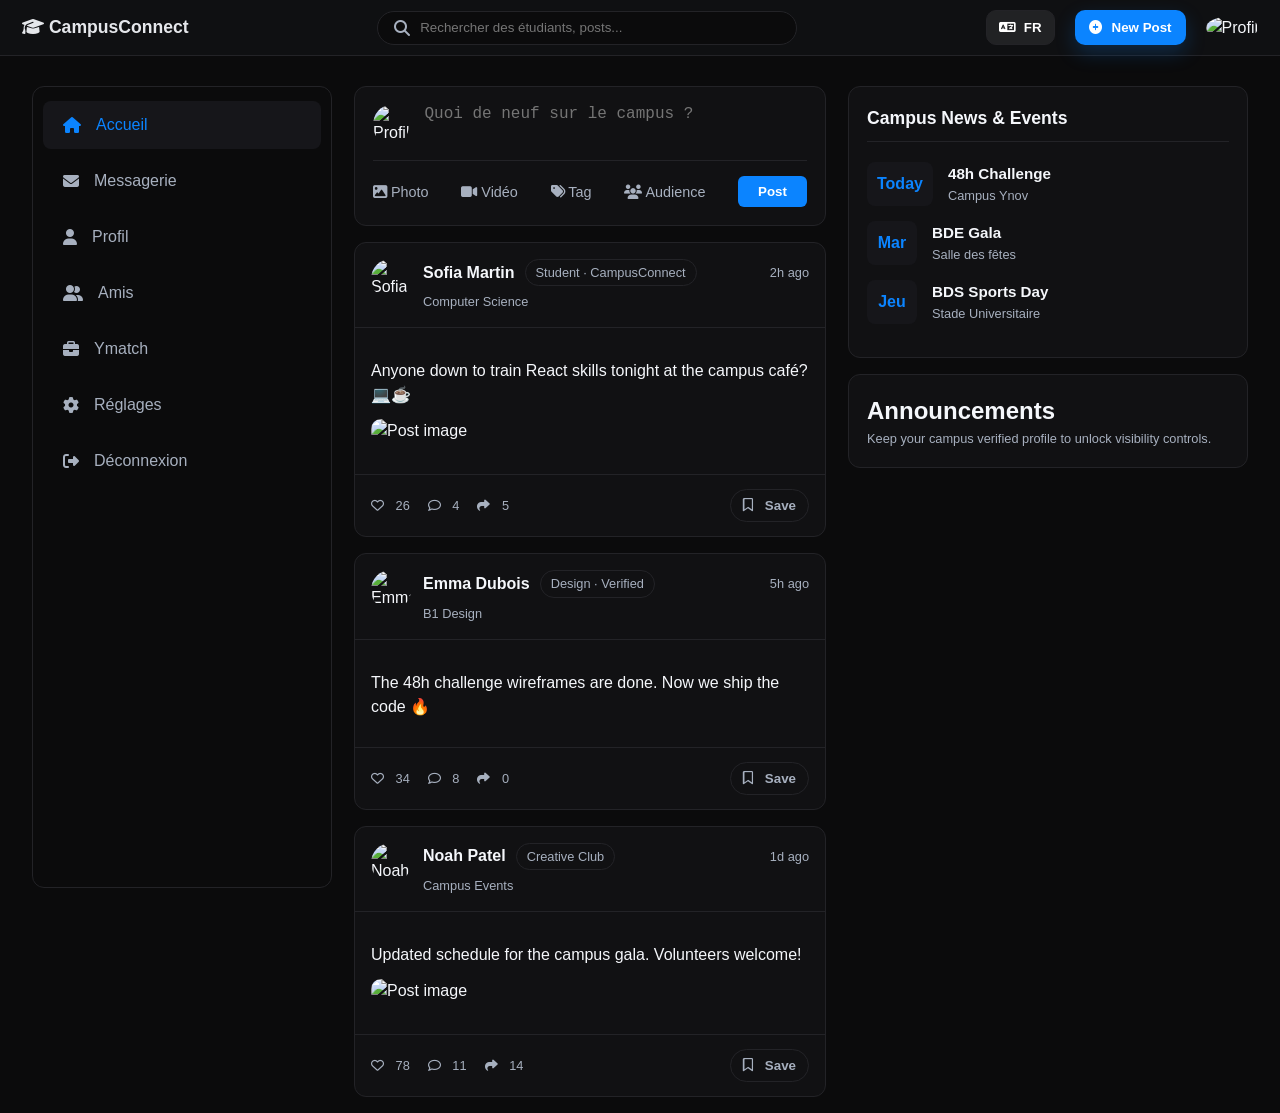
==== commit 8ff951ba: "Refactor: Convert to multi-page architecture and add Ymatch module" ====
--- a/public/index.html
+++ b/public/index.html
@@ -10,149 +10,8 @@
 </head>
 <body>
 
-    <!-- VIEW AUTH (light) -->
-    <section id="view-auth" class="view-auth" style="display:flex;">
-        <div class="auth-shell">
-            <div class="auth-left">
-                <div class="auth-brand">
-                    <div class="auth-brand-icon"><i class="fa-solid fa-lock"></i></div>
-                    <div>
-                        <div class="auth-brand-title">CampusConnect</div>
-                        <div class="auth-brand-sub">Secure campus community access</div>
-                    </div>
-                </div>
-
-                <h2 data-translate-key="auth_welcome_title">Welcome to your campus hub</h2>
-                <p class="auth-lead" data-translate-key="auth_welcome_subtitle">
-                    Sign in or create an account to join your university network: events, groups, and verified campus resources — all protected with enterprise-grade security.
-                </p>
-
-                <div class="auth-image-grid">
-                    <div class="auth-image-tile">
-                        <img alt="Campus" src="https://images.unsplash.com/photo-1500530855697-b586d89ba3ee?auto=format&fit=crop&w=900&q=80" />
-                    </div>
-                    <div class="auth-image-tile">
-                        <img alt="Student" src="https://picsum.photos/seed/campus-student/900/500" />
-                    </div>
-                </div>
-
-                <div class="auth-protected">
-                    <i class="fa-solid fa-shield-halved"></i>
-                    <div>
-                        <div class="auth-protected-title">Protected &amp; Verified</div>
-                        <div class="auth-protected-sub">
-                            All accounts require campus-issued email and optional ID verification for groups and events.
-                        </div>
-                    </div>
-                </div>
-
-                <div class="auth-support muted">
-                    Need help? Contact IT Support: it-support@university.edu • (555) 210-1010
-                </div>
-            </div>
-
-            <div class="auth-right">
-                <div class="auth-card">
-                    <button class="btn-lang-auth" id="btn-lang-switcher-auth" title="Changer de langue">
-                        <i class="fa-solid fa-language"></i> FR
-                    </button>
-                    <div class="auth-card-head">
-                        <div>
-                            <div class="auth-card-title" data-translate-key="auth_card_title">Welcome back</div>
-                            <div class="auth-card-sub" data-translate-key="auth_card_subtitle">Sign in or create an account to continue to CampusConnect</div>
-                        </div>
-                        <div class="auth-secure">
-                            <span class="secure-pill">TLS Encrypted</span>
-                        </div>
-                    </div>
-
-                    <div class="auth-tabs">
-                        <button class="auth-tab active" type="button" data-auth-form="login" data-translate-key="auth_tab_login">Login</button>
-                        <button class="auth-tab" type="button" data-auth-form="signup" data-translate-key="auth_tab_signup">Sign-up</button>
-                    </div>
-
-                    <form id="form-login" class="auth-form" data-auth-form="login">
-                        <label class="auth-label">Email or Username</label>
-                        <input class="auth-input" type="text" placeholder="Enter your email or username" />
-
-                        <label class="auth-label">Password</label>
-                        <div class="auth-input-with-icon">
-                            <input class="auth-input" type="password" placeholder="Your password" />
-                            <i class="fa-solid fa-eye auth-eye"></i>
-                        </div>
-
-                        <div class="auth-row">
-                            <label class="auth-checkbox">
-                                <input type="checkbox" checked />
-                                <span>Remember me</span>
-                            </label>
-                            <a href="#" class="auth-link">Forgot password?</a>
-                        </div>
-
-                        <button class="auth-primary" type="button" id="btn-auth-login" data-translate-key="auth_signin_button">Sign in</button>
-                        <div class="auth-rec">
-                            <span class="rec-pill">reCAPTCHA protected</span>
-                            <span class="auth-link muted">Campus-only membership required</span>
-                        </div>
-                    </form>
-
-                    <form id="form-signup" class="auth-form" data-auth-form="signup" style="display:none;">
-                        <div class="auth-form-grid">
-                            <div>
-                                <label class="auth-label">Full name</label>
-                                <input class="auth-input" type="text" placeholder="Your full name" />
-                            </div>
-                            <div>
-                                <label class="auth-label">Campus email</label>
-                                <input class="auth-input" type="email" placeholder="you@campus.edu" />
-                            </div>
-                        </div>
-
-                        <label class="auth-label">Password</label>
-                        <div class="auth-form-grid2">
-                            <input class="auth-input" type="password" placeholder="Password" />
-                            <input class="auth-input" type="password" placeholder="Confirm password" />
-                        </div>
-
-                        <div class="auth-form-select-row">
-                            <div>
-                                <label class="auth-label">Major</label>
-                                <select class="auth-input">
-                                    <option>Computer Science</option>
-                                </select>
-                            </div>
-                            <div>
-                                <label class="auth-label">Year</label>
-                                <select class="auth-input">
-                                    <option>First year</option>
-                                </select>
-                            </div>
-                        </div>
-
-                        <label class="auth-label">Student ID verification</label>
-                        <button class="auth-secondary" type="button">Upload</button>
-
-                        <div class="auth-terms">
-                            <div class="auth-help muted">Accepted formats: JPG, PNG, PDF Max 5MB.</div>
-                            <label class="auth-checkbox">
-                                <input type="checkbox" checked />
-                                <span>I agree to the Terms &amp; Privacy</span>
-                            </label>
-                        </div>
-
-                        <button class="auth-primary" type="button" id="btn-auth-signup" data-translate-key="auth_create_button">Create account</button>
-                        <div class="auth-footer-links">
-                            <a href="#" class="auth-link">Terms</a>
-                            <a href="#" class="auth-link">Privacy</a>
-                        </div>
-                    </form>
-                </div>
-            </div>
-        </div>
-    </section>
-
     <!-- VIEW APP (dark) -->
-    <section id="view-app" style="display:none;">
+    <section id="view-app">
     <!-- HEADER -->
     <header class="main-header">
         <div class="header-left">
@@ -190,6 +49,7 @@
                     <li><a href="#" id="link-messages" class="nav-link" data-target="view-messages"><i class="fa-solid fa-envelope"></i> <span data-translate-key="nav_messages">Messages</span></a></li>
                     <li><a href="#" id="link-profile" class="nav-link" data-target="view-profile"><i class="fa-solid fa-user"></i> <span data-translate-key="nav_profile">Profile</span></a></li>
                     <li><a href="#" id="link-friends" class="nav-link" data-target="view-friends"><i class="fa-solid fa-user-group"></i> <span data-translate-key="nav_friends">Amis</span></a></li>
+                    <li><a href="#" id="link-ymatch" class="nav-link" data-target="view-ymatch"><i class="fa-solid fa-briefcase"></i> <span data-translate-key="nav_ymatch">Ymatch</span></a></li>
                     <li><a href="#" id="link-settings" class="nav-link" data-target="view-settings"><i class="fa-solid fa-gear"></i> <span data-translate-key="nav_settings">Réglages</span></a></li>
                     <li><a href="#" class="logout"><i class="fa-solid fa-right-from-bracket"></i> <span data-translate-key="nav_logout">Logout</span></a></li>
                 </ul>
@@ -353,6 +213,18 @@
                         </label>
                     </div>
                     <button class="btn-primary" style="margin-top: 20px;">Enregistrer les modifications</button>
+                </div>
+            </section>
+            
+            <!-- SECTION YMATCH -->
+            <section id="view-ymatch" style="display:none;">
+                <div class="card">
+                    <h2>Ymatch Job Board</h2>
+                    <p class="muted small">Découvrez des offres de stage et d'alternance exclusives pour les étudiants Ynov.</p>
+                    
+                    <div style="margin-top: 20px; padding: 40px; text-align: center; border: 1px dashed var(--border-color); border-radius: var(--border-radius);">
+                        <p>Le module Ymatch est en cours de construction.</p>
+                    </div>
                 </div>
             </section>
             
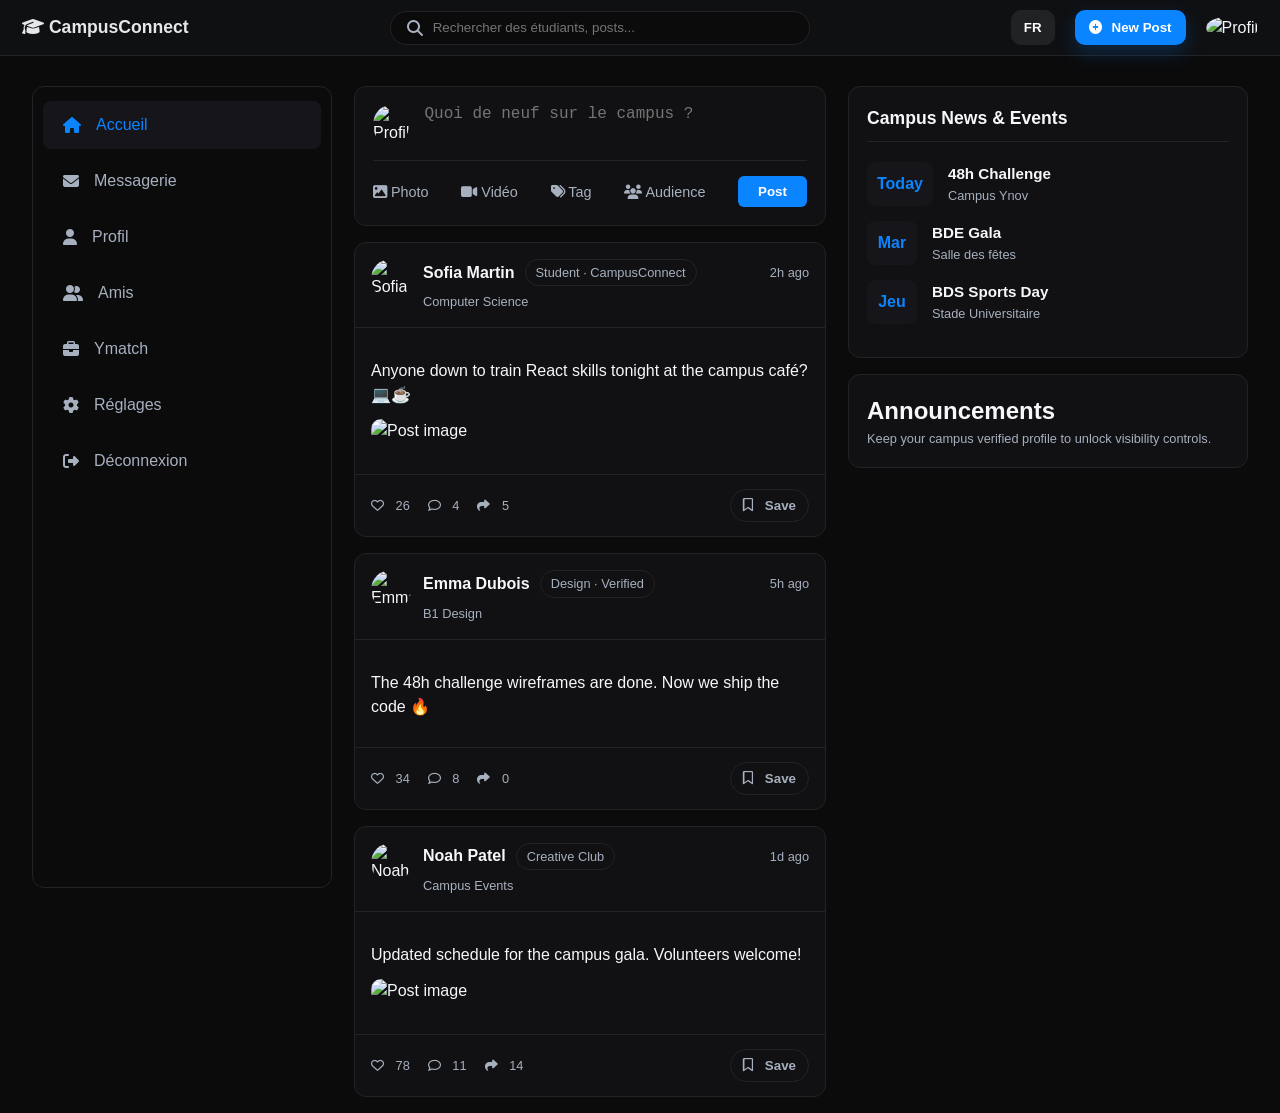
==== commit 93db3f59: "Update UI and translations" ====
--- a/public/index.html
+++ b/public/index.html
@@ -26,9 +26,7 @@
         </div>
         
         <div class="header-right">
-            <button class="btn-bot" id="btn-lang-switcher" title="Changer de langue">
-                <i class="fa-solid fa-language"></i> FR
-            </button>
+            <button class="btn-bot" id="btn-lang-switcher" title="Changer de langue">FR</button>
             <button class="btn-new-post" id="btn-newpost" title="New Post">
                 <i class="fa-solid fa-circle-plus"></i> New Post
             </button>
@@ -45,12 +43,12 @@
         <aside class="sidebar-left">
             <nav class="main-nav">
                 <ul>
-                    <li><a href="#" id="link-home" class="nav-link active" data-target="view-feed"><i class="fa-solid fa-house"></i> <span data-translate-key="nav_home">Home</span></a></li>
-                    <li><a href="#" id="link-messages" class="nav-link" data-target="view-messages"><i class="fa-solid fa-envelope"></i> <span data-translate-key="nav_messages">Messages</span></a></li>
-                    <li><a href="#" id="link-profile" class="nav-link" data-target="view-profile"><i class="fa-solid fa-user"></i> <span data-translate-key="nav_profile">Profile</span></a></li>
-                    <li><a href="#" id="link-friends" class="nav-link" data-target="view-friends"><i class="fa-solid fa-user-group"></i> <span data-translate-key="nav_friends">Amis</span></a></li>
-                    <li><a href="#" id="link-ymatch" class="nav-link" data-target="view-ymatch"><i class="fa-solid fa-briefcase"></i> <span data-translate-key="nav_ymatch">Ymatch</span></a></li>
-                    <li><a href="#" id="link-settings" class="nav-link" data-target="view-settings"><i class="fa-solid fa-gear"></i> <span data-translate-key="nav_settings">Réglages</span></a></li>
+                    <li><a href="index.html" id="link-home" class="nav-link active"><i class="fa-solid fa-house"></i> <span data-translate-key="nav_home">Home</span></a></li>
+                    <li><a href="messages.html" id="link-messages" class="nav-link"><i class="fa-solid fa-envelope"></i> <span data-translate-key="nav_messages">Messages</span></a></li>
+                    <li><a href="profile.html" id="link-profile" class="nav-link"><i class="fa-solid fa-user"></i> <span data-translate-key="nav_profile">Profile</span></a></li>
+                    <li><a href="friends.html" id="link-friends" class="nav-link"><i class="fa-solid fa-user-group"></i> <span data-translate-key="nav_friends">Amis</span></a></li>
+                    <li><a href="ymatch.html" id="link-ymatch" class="nav-link"><i class="fa-solid fa-briefcase"></i> <span data-translate-key="nav_ymatch">Ymatch</span></a></li>
+                    <li><a href="settings.html" id="link-settings" class="nav-link"><i class="fa-solid fa-gear"></i> <span data-translate-key="nav_settings">Réglages</span></a></li>
                     <li><a href="#" class="logout"><i class="fa-solid fa-right-from-bracket"></i> <span data-translate-key="nav_logout">Logout</span></a></li>
                 </ul>
             </nav>
@@ -82,152 +80,7 @@
             </div>
             </section>
 
-            <!-- SECTION PROFIL -->
-            <section id="view-profile" style="display:none;">
-                <div class="profile-page">
-                    <div class="profile-cover">
-                        <div class="profile-cover-image" style="background-image:url('https://images.unsplash.com/photo-1503676260728-1c00da094a0b?auto=format&fit=crop&w=1600&q=80');"></div>
-                    </div>
-
-                    <div class="profile-header-card card">
-                        <div class="profile-header-top">
-                            <img src="https://ui-avatars.com/api/?name=Leila+Martinez&background=2563eb&color=fff" alt="Profile" class="profile-avatar-large" id="profile-picture">
-
-                            <div class="profile-identity">
-                                <h2 id="profile-name">Leila Martinez</h2>
-                                <p class="profile-bio" id="profile-bio">B.S. Computer Science, Class of 2025 · Software Engineering Major</p>
-
-                                <div class="profile-contact">
-                                    <div class="contact-item-row">
-                                        <i class="fa-solid fa-envelope"></i>
-                                        <span class="muted small" id="profile-email">leila.martinez@campus.univ.edu</span>
-                                    </div>
-                                    <div class="contact-item-row">
-                                        <i class="fa-solid fa-location-dot"></i>
-                                        <span class="muted small" id="profile-location">Oakwood Campus · San Mateo, CA</span>
-                                    </div>
-                                </div>
-                            </div>
-
-                            <div class="profile-actions">
-                                <button class="btn-outline-sm" type="button" id="btn-follow-profile" style="display: none;">Follow</button>
-                                <button class="btn-outline-sm" type="button" id="btn-message-profile" style="display: none;">Message</button>
-                                <button class="btn-primary btn-edit-sm" type="button" id="btn-edit-profile" style="display: none;"><i class="fa-solid fa-pen-to-square"></i> Edit Profile</button>
-                            </div>
-                        </div>
-
-                        <div class="profile-stats-grid">
-                            <div class="stat-box">
-                                <span class="stat-value" id="stat-posts">128</span>
-                                <span class="stat-label" data-translate-key="profile_competences">Competences</span>
-                            </div>
-                            <div class="stat-box">
-                                <span class="stat-value" id="stat-followers">3,842</span>
-                                <span class="stat-label" data-translate-key="profile_followers">Followers</span>
-                            </div>
-                            <div class="stat-box">
-                                <span class="stat-value" id="stat-following">412</span>
-                                <span class="stat-label" data-translate-key="profile_following">Following</span>
-                            </div>
-                            <div class="stat-box">
-                                <span class="stat-value" id="stat-groups">9</span>
-                                <span class="stat-label" data-translate-key="profile_groups">Groups</span>
-                            </div>
-                        </div>
-
-                        <div class="profile-tabs">
-                            <button class="profile-tab active" data-profile-tab="competences" type="button" data-translate-key="profile_tab_competences">Competences</button>
-                            <button class="profile-tab" data-profile-tab="about" type="button" data-translate-key="profile_tab_about">About</button>
-                            <button class="profile-tab" data-profile-tab="activities" type="button" data-translate-key="profile_tab_activities">Activities</button>
-                            <button class="profile-tab" data-profile-tab="photos" type="button" data-translate-key="profile_tab_photos">Photos &amp; Media</button>
-                        </div>
-                    </div>
-
-                    <div class="profile-feed" id="profile-posts-container">
-                        <!-- Posts injectés par le JS -->
-                    </div>
-                </div>
-            </section>
-
-            <!-- SECTION MESSAGERIE -->
-            <section id="view-messages" style="display:none;">
-                <div class="messages-container card">
-                    <div class="messages-sidebar">
-                        <div class="messages-actions">
-                            <button class="btn-primary new-discussion-btn" id="btn-new-discussion" type="button"><i class="fa-solid fa-pen-to-square"></i> New discussion</button>
-                        </div>
-                        <div class="messages-search">
-                            <input type="text" placeholder="Rechercher...">
-                        </div>
-                        <ul class="contacts-list" id="contacts-list">
-                            <!-- Contacts injectés par le JS -->
-                        </ul>
-                    </div>
-                    <div class="messages-chat">
-                        <div class="chat-header" id="chat-header">
-                            Sélectionnez une conversation
-                        </div>
-                        <div class="chat-history" id="chat-history">
-                            <!-- Messages injectés par le JS -->
-                        </div>
-                        <div class="chat-input-area">
-                            <input type="text" placeholder="Écrire un message..." id="chat-input">
-                            <button class="btn-primary" id="btn-send-message"><i class="fa-solid fa-paper-plane"></i></button>
-                        </div>
-                    </div>
-                </div>
-            </section>
-
-            <!-- SECTION AMIS -->
-            <section id="view-friends" style="display:none;">
-                <div class="card">
-                    <h2 data-translate-key="friends_manage">Gérer les amis</h2>
-                    <p class="muted small">Ajoutez de nouvelles connexions ou retrouvez vos amis.</p>
-                    
-                    <div class="add-friend-form">
-                        <input type="text" id="invite-friend-input" placeholder="Entrez l'email ou le nom d'utilisateur...">
-                        <button class="btn-primary" id="btn-invite-friend">Inviter</button>
-                    </div>
-
-                    <h3>Mes Amis (<span id="friends-count">0</span>)</h3>
-                    <ul class="friends-list" id="friends-list-container">
-                        <!-- Amis injectés par JS -->
-                    </ul>
-                </div>
-            </section>
-
-            <!-- SECTION REGLAGES -->
-            <section id="view-settings" style="display:none;">
-                <div class="card">
-                    <h2 data-translate-key="settings_title">Réglages du compte</h2>
-                    <p class="muted small">Gérez vos préférences et la confidentialité de votre compte.</p>
-                    
-                    <div class="side-toggle" style="margin-top: 20px;">
-                        <div>
-                            <div class="toggle-title">Notifications par email</div>
-                            <div class="toggle-sub muted small">Recevoir un email pour les nouveaux messages.</div>
-                        </div>
-                        <label class="switch">
-                            <input type="checkbox" checked>
-                            <span class="slider round"></span>
-                        </label>
-                    </div>
-                    <button class="btn-primary" style="margin-top: 20px;">Enregistrer les modifications</button>
-                </div>
-            </section>
-            
-            <!-- SECTION YMATCH -->
-            <section id="view-ymatch" style="display:none;">
-                <div class="card">
-                    <h2>Ymatch Job Board</h2>
-                    <p class="muted small">Découvrez des offres de stage et d'alternance exclusives pour les étudiants Ynov.</p>
-                    
-                    <div style="margin-top: 20px; padding: 40px; text-align: center; border: 1px dashed var(--border-color); border-radius: var(--border-radius);">
-                        <p>Le module Ymatch est en cours de construction.</p>
-                    </div>
-                </div>
-            </section>
-            
+            <!-- Les autres sections sont supprimées de ce fichier. Chaque page aura son propre contenu. -->
         </main>
 
         <!-- COLONNE DROITE : Campus News & Events -->
--- a/public/css/style.css
+++ b/public/css/style.css
@@ -1035,4 +1035,133 @@
     background-repeat: no-repeat;
     background-size: 1.5em 1.5em;
     padding-right: 2.5rem;
+}
+
+/* =========================================
+   YMATCH PAGE STYLES
+   ========================================= */
+.ymatch-container {
+    max-width: 800px;
+    margin: 0 auto;
+}
+
+.ymatch-container .card {
+    margin-bottom: 20px;
+}
+
+.ymatch-container h2 {
+    font-size: 1.5rem;
+    font-weight: 900;
+    color: var(--text-primary);
+    margin-bottom: 8px;
+}
+
+.ymatch-container h3 {
+    font-size: 1.2rem;
+    font-weight: 800;
+    color: var(--text-primary);
+    margin-bottom: 4px;
+}
+
+.text-center {
+    text-align: center;
+}
+
+.ymatch-textarea {
+    width: 100%;
+    min-height: 120px;
+    background: var(--bg-main);
+    border: 1px solid var(--border-color);
+    border-radius: var(--border-radius);
+    padding: 12px;
+    color: var(--text-primary);
+    font-family: inherit;
+    font-size: 0.95rem;
+    resize: vertical;
+    margin-bottom: 15px;
+}
+
+.btn-ia {
+    background: linear-gradient(45deg, var(--accent-blue), #583cf0);
+    color: white;
+    border: none;
+    padding: 12px 20px;
+    border-radius: 10px;
+    font-weight: 800;
+    cursor: pointer;
+    display: inline-flex;
+    align-items: center;
+    justify-content: center;
+    gap: 10px;
+    transition: var(--transition);
+    width: 100%;
+}
+
+.btn-ia:hover {
+    opacity: 0.9;
+    box-shadow: 0 0 15px rgba(0, 112, 243, 0.4);
+}
+
+.ymatch-input-group {
+    display: flex;
+    gap: 10px;
+}
+
+.ymatch-input {
+    flex-grow: 1;
+    background: var(--bg-main);
+    border: 1px solid var(--border-color);
+    padding: 12px 15px;
+    border-radius: 10px;
+    color: var(--text-primary);
+    outline: none;
+}
+
+.ymatch-input-group .btn-ia {
+    width: auto;
+    white-space: nowrap;
+}
+
+#ia-result {
+    border: 1px solid;
+    border-image-slice: 1;
+    border-image-source: linear-gradient(to right, var(--accent-blue), #583cf0);
+    background: linear-gradient(rgba(11, 132, 255, 0.05), rgba(88, 60, 240, 0.05));
+}
+
+#ia-result h4 {
+    font-size: 1.1rem;
+    font-weight: 800;
+    color: #a7c5ff;
+    margin-bottom: 10px;
+}
+
+.ia-result-content {
+    color: var(--text-secondary);
+    line-height: 1.6;
+}
+
+.btn-primary-full {
+    display: block;
+    width: 100%;
+    text-align: center;
+    background-color: var(--bg-hover);
+    color: var(--text-primary);
+    border: 1px solid var(--border-color);
+    padding: 14px 20px;
+    border-radius: var(--border-radius);
+    font-weight: bold;
+    cursor: pointer;
+    transition: var(--transition);
+}
+
+.btn-primary-full:hover {
+    background-color: var(--accent-blue);
+    border-color: var(--accent-blue);
+    color: white;
+}
+
+.btn-primary-full i {
+    margin-left: 8px;
+    font-size: 0.8em;
 }
